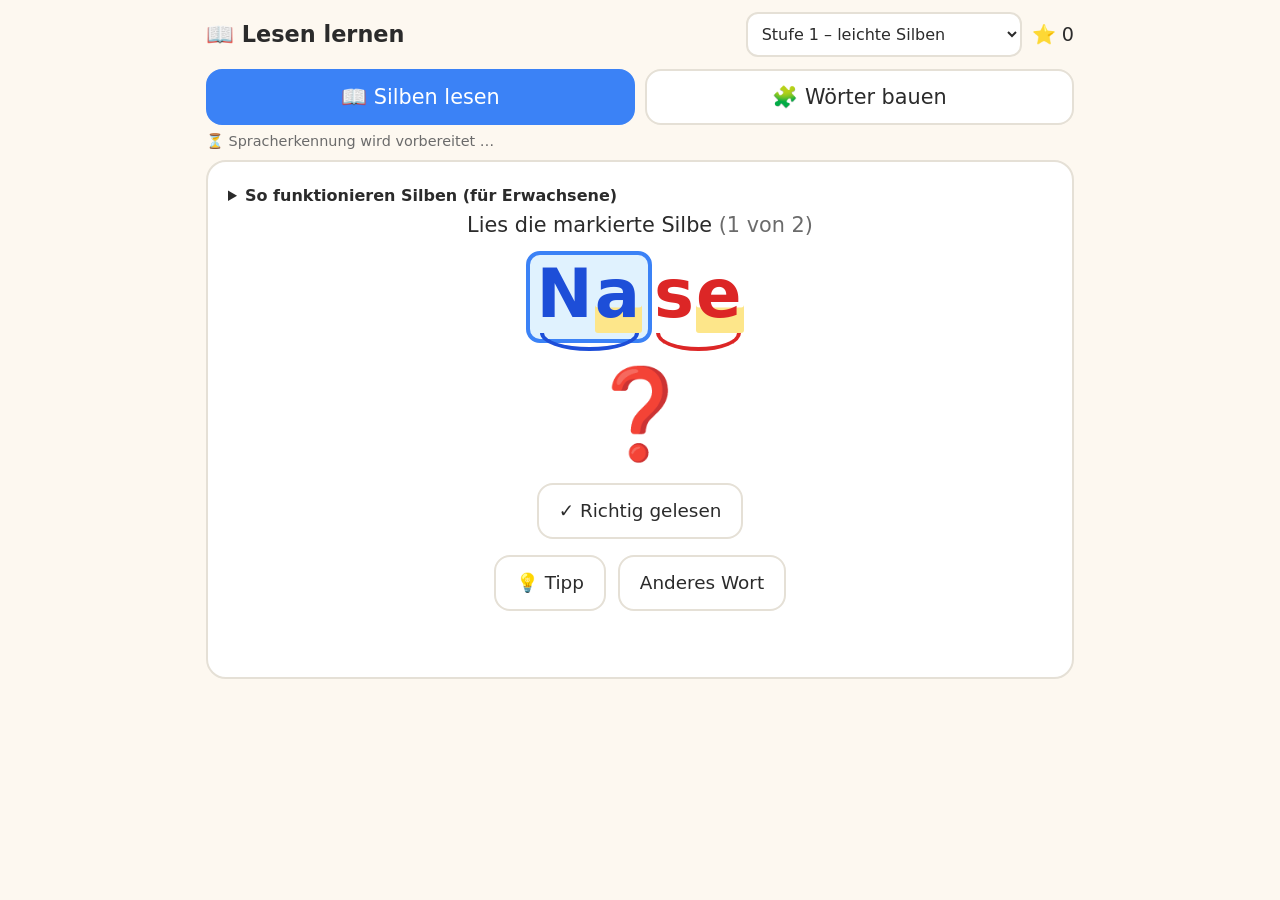
==== public/index.html @ 890ce771 "Lese-Lern-App: Silben lesen und Wörter bauen, offline mit Spracheingabe Installierbare Web-App (PWA)" ====
<!doctype html>
<html lang="de">
<head>
<meta charset="utf-8">
<meta name="viewport" content="width=device-width, initial-scale=1, viewport-fit=cover">
<meta name="mobile-web-app-capable" content="yes">
<meta name="theme-color" content="#3b82f6">
<title>Lesen lernen</title>
<link rel="manifest" href="manifest.webmanifest">
<link rel="icon" href="icon-192.png">
<link rel="apple-touch-icon" href="icon-192.png">
<script src="vosk/vosk.js" defer></script>
<style>
  :root {
    --bg: #fdf8f0; --card: #ffffff; --ink: #2b2b2b; --muted: #6b6b6b; --line: #e5e0d6;
    --accent: #3b82f6; --ok: #16a34a; --bad: #dc2626; --warn: #d97706;
    --syl0: #1d4ed8; --syl1: #dc2626; --vowel: #fde68a; --cur: #e0f2fe; --slot: #f3efe6;
  }
  @media (prefers-color-scheme: dark) {
    :root:not([data-theme="light"]) {
      --bg: #1b1d22; --card: #262a31; --ink: #f1f1f1; --muted: #a3a3a3; --line: #3a3f48;
      --syl0: #60a5fa; --syl1: #f87171; --vowel: #713f12; --cur: #0c4a6e; --slot: #1f2329;
    }
  }
  :root[data-theme="dark"] {
    --bg: #1b1d22; --card: #262a31; --ink: #f1f1f1; --muted: #a3a3a3; --line: #3a3f48;
    --syl0: #60a5fa; --syl1: #f87171; --vowel: #713f12; --cur: #0c4a6e; --slot: #1f2329;
  }
  * { box-sizing: border-box; -webkit-tap-highlight-color: transparent; }
  html, body { touch-action: manipulation; }
  body { margin: 0; font-family: system-ui, sans-serif; background: var(--bg); color: var(--ink); user-select: none; -webkit-user-select: none; }
  header { display: flex; justify-content: space-between; align-items: center; padding: 12px 16px; flex-wrap: wrap; gap: 8px; max-width: 900px; margin: 0 auto; }
  h1 { font-size: 1.4rem; margin: 0; }
  .top { display: flex; gap: 10px; align-items: center; font-size: 1.2rem; }
  select { font: inherit; font-size: 1rem; padding: 10px; border-radius: 12px; border: 2px solid var(--line); background: var(--card); color: var(--ink); }
  nav { display: flex; gap: 10px; padding: 0 16px 8px; max-width: 900px; margin: 0 auto; }
  nav button { flex: 1; font-size: 1.3rem; }
  #engine { padding: 0 16px 10px; font-size: .9rem; color: var(--muted); max-width: 900px; margin: 0 auto; }
  #engine:empty { display: none; }
  main { padding: 0 16px 32px; max-width: 900px; margin: 0 auto; }
  button { font: inherit; font-size: 1.15rem; border-radius: 16px; padding: 14px 20px; background: var(--card); color: var(--ink); border: 2px solid var(--line); cursor: pointer; min-height: 56px; }
  button.primary { background: var(--accent); color: #fff; border-color: var(--accent); }
  button.tab.active { background: var(--accent); color: #fff; border-color: var(--accent); }
  button.mic { font-size: 1.4rem; min-width: 220px; }
  button.mic.listening { background: var(--bad); border-color: var(--bad); color: #fff; animation: pulse 1s infinite; }
  @keyframes pulse { 50% { opacity: .7; } }
  button:disabled { opacity: .4; cursor: default; }
  .card { background: var(--card); border: 2px solid var(--line); border-radius: 20px; padding: 20px; margin-bottom: 16px; text-align: center; }
  .emoji { font-size: 5.5rem; line-height: 1.2; }
  .row { display: flex; gap: 12px; flex-wrap: wrap; justify-content: center; margin-top: 16px; }
  .muted { color: var(--muted); }
  .task { font-size: 1.3rem; margin: 4px 0 8px; }
  .feedback { min-height: 1.6em; margin-top: 14px; font-weight: 600; font-size: 1.25rem; }
  .ok { color: var(--ok); } .bad { color: var(--bad); } .warn { color: var(--warn); }
  .hint { margin-top: 12px; font-size: 1.3rem; }
  details { text-align: left; font-size: 1rem; }
  summary { cursor: pointer; font-weight: 600; padding: 4px 0; }

  /* Silbendarstellung */
  .word { font-size: clamp(2.6rem, 9vw, 4.2rem); font-weight: 700; display: inline-flex; flex-wrap: wrap; justify-content: center; letter-spacing: .03em; margin: 10px 0 22px; }
  .syl { position: relative; padding: 0 6px 6px; border-radius: 10px; }
  .colors .syl.c0 { color: var(--syl0); }
  .colors .syl.c1 { color: var(--syl1); }
  .arcs .syl::after { content: ''; position: absolute; left: 8%; right: 8%; bottom: -12px; height: 14px; border: 4px solid currentColor; border-top: 0; border-radius: 0 0 50% 50% / 0 0 100% 100%; }
  .syl.cur { background: var(--cur); outline: 4px solid var(--accent); }
  .vowels .v { box-shadow: inset 0 -0.38em var(--vowel); border-radius: 3px; }

  /* Wörter bauen */
  .slots { display: flex; gap: 10px; justify-content: center; flex-wrap: wrap; margin: 12px 0 8px; }
  .slot { min-width: 110px; min-height: 84px; border: 3px dashed var(--line); border-radius: 16px; background: var(--slot);
          display: flex; align-items: center; justify-content: center; font-size: clamp(2.2rem, 7vw, 3.2rem); font-weight: 700; padding: 0 12px; }
  .slot.filled { border-style: solid; }
  .slot.c0 { color: var(--syl0); border-color: var(--syl0); }
  .slot.c1 { color: var(--syl1); border-color: var(--syl1); }
  .slot.wrong { animation: shake .4s; border-color: var(--bad); }
  @keyframes shake { 25% { transform: translateX(-6px); } 75% { transform: translateX(6px); } }
  .chip { font-size: clamp(2rem, 6.5vw, 2.8rem); font-weight: 700; min-width: 110px; min-height: 80px; }
  .chip.glow { outline: 4px solid var(--ok); }
  .chip.used { visibility: hidden; }
</style>
</head>
<body>
<header>
  <h1>📖 Lesen lernen</h1>
  <div class="top">
    <select id="level" aria-label="Stufe"></select>
    <span id="stars"></span>
  </div>
</header>
<nav>
  <button class="tab" data-tab="silben">📖 Silben lesen</button>
  <button class="tab" data-tab="bauen">🧩 Wörter bauen</button>
</nav>
<div id="engine"></div>
<main id="view"></main>

<script>
// ================= Daten =================
// Silbentrennung mit "-". Stufen: 1 offene Silben, 2 Silben mit Mitlaut am Ende, 3 lange Wörter.
const LEVELS = [
  { name: 'Stufe 1 – leichte Silben', words: [
    ['Ma-ma','👩'], ['Pa-pa','👨'], ['O-ma','👵'], ['Ro-se','🌹'], ['Na-se','👃'], ['Ho-se','👖'],
    ['So-fa','🛋️'], ['Lö-we','🦁'], ['Au-to','🚗'], ['I-gel','🦔'], ['Ti-ger','🐯'], ['Blu-me','🌸'],
    ['Ta-sche','👜'], ['Ku-chen','🍰'] ] },
  { name: 'Stufe 2 – schwierigere Silben', words: [
    ['Kat-ze','🐱'], ['Lam-pe','💡'], ['Son-ne','☀️'], ['Ap-fel','🍎'], ['En-te','🦆'], ['Wol-ke','☁️'],
    ['Bir-ne','🍐'], ['Ker-ze','🕯️'], ['Fens-ter','🪟'], ['Gur-ke','🥒'], ['Pil-ze','🍄'], ['Ka-mel','🐪'] ] },
  { name: 'Stufe 3 – lange Wörter', words: [
    ['Ba-na-ne','🍌'], ['To-ma-te','🍅'], ['Gi-raf-fe','🦒'], ['E-le-fant','🐘'], ['Kar-tof-fel','🥔'],
    ['A-na-nas','🍍'], ['Kro-ko-dil','🐊'], ['Me-lo-ne','🍈'], ['Zi-tro-ne','🍋'], ['Ra-ke-te','🚀'],
    ['Ro-bo-ter','🤖'], ['Pa-pa-gei','🦜'], ['Schmet-ter-ling','🦋'] ] }
].map(l => ({ name: l.name, words: l.words.map(([h, e]) => ({ h, e, s: h.split('-'), w: h.replace(/-/g, '') })) }));
const ALL_WORDS = LEVELS.flatMap(l => l.words);

// Die Spracherkennung (Vosk, kleines deutsches Modell) bekommt eine feste Liste erlaubter Wörter.
// Silben, die das Modell nicht kennt, werden durch gleich klingende bekannte Wörter ersetzt.
// null = kein passendes Wort vorhanden → diese Silbe kann nicht geprüft werden (Lesen zählt).
const SYL_ALIAS = {
  dil: ['dill'], fens: ['fenz'], gi: ['schi', 'ski'], ker: ['kehr', 'kerr'], lam: ['lamm'], 'lö': ['löw', 'lös'],
  pil: ['pill', 'pils'], raf: ['raff'], tof: ['toff'], tro: ['trog'], zi: ['zieh'],
  gur: null, kro: null, schmet: null
};
const sylTokens = s => { const k = s.toLowerCase(); return k in SYL_ALIAS ? SYL_ALIAS[k] : [k]; };
const ALIAS_BACK = Object.fromEntries(Object.entries(SYL_ALIAS).flatMap(([s, a]) => (a || []).map(x => [x, s])));
const GRAMMAR = [...new Set([
  ...ALL_WORDS.flatMap(w => w.s.flatMap(s => sylTokens(s) || [])),
  ...ALL_WORDS.map(w => w.w.toLowerCase())
]), '[unk]'];

// ================= Hilfen =================
const store = {
  get(k, d) { try { const v = localStorage.getItem(k); return v === null ? d : JSON.parse(v); } catch { return d; } },
  set(k, v) { try { localStorage.setItem(k, JSON.stringify(v)); } catch {} }
};
let stars = store.get('stars', 0);
let level = Math.min(store.get('level', 0), LEVELS.length - 1);
const view = document.getElementById('view');
const $ = id => document.getElementById(id);
const shuffle = a => { const r = [...a]; for (let i = r.length - 1; i > 0; i--) { const j = Math.floor(Math.random() * (i + 1)); [r[i], r[j]] = [r[j], r[i]]; } return r; };
const levelWords = () => LEVELS[level].words;
// Nicht zweimal hintereinander dasselbe Wort.
let lastWord = null;
function nextWord(filter = () => true) {
  const pool = levelWords().filter(filter);
  const choices = pool.length > 1 ? pool.filter(w => w !== lastWord) : pool;
  lastWord = choices[Math.floor(Math.random() * choices.length)];
  return lastWord;
}

function addStar(n = 1) { stars += n; store.set('stars', stars); renderStars(); }
function renderStars() { $('stars').textContent = '⭐ ' + stars; }

// Vorlesen nur auf Anfrage (zweite Tipp-Stufe), nie automatisch.
function say(text, rate = 0.75) {
  if (!('speechSynthesis' in window)) return;
  speechSynthesis.cancel();
  const u = new SpeechSynthesisUtterance(text);
  u.lang = 'de-DE'; u.rate = rate;
  speechSynthesis.speak(u);
}

const VOWEL_RE = /(äu|au|ei|eu|ie|aa|ee|oo|[aeiouäöüy])/gi;
const markVowels = s => s.replace(VOWEL_RE, '<span class="v">$1</span>');
const vowelOf = s => (s.match(/(äu|au|ei|eu|ie|aa|ee|oo|[aeiouäöüy])/i) || [''])[0];
// Wort in Silben darstellen. opts: colors, arcs, vowels (bool), cur (Index der aktuellen Silbe)
function wordHTML(item, opts = {}) {
  const cls = ['word', opts.colors && 'colors', opts.arcs && 'arcs', opts.vowels && 'vowels'].filter(Boolean).join(' ');
  const parts = item.s.map((s, i) =>
    `<span class="syl c${i % 2}${opts.cur === i ? ' cur' : ''}">${opts.vowels ? markVowels(s) : s}</span>`);
  return `<div class="${cls}">${parts.join('')}</div>`;
}

// ================= Vergleich Gesprochenes ↔ Ziel =================
// res = { texts: [...], spoke: bool } aus Mic.listen(). Erkannt werden nur Einträge aus GRAMMAR.
const resTokens = res => (res && res.texts || []).join(' ').toLowerCase().split(/\s+/).filter(t => t && t !== '[unk]');
function heardSyllable(res, syl) {
  const want = sylTokens(syl);
  if (want === null) return !!(res && res.spoke);   // nicht prüfbare Silbe: Vorlesen zählt
  return resTokens(res).some(t => want.includes(t));
}
function heardWord(res, item) {
  const toks = resTokens(res);
  if (toks.includes(item.w.toLowerCase())) return true;
  // Auch Silbe für Silbe gelesen ("ba na ne") zählt als richtig.
  const seq = item.s.map(sylTokens);
  for (let i = 0; i + seq.length <= toks.length; i++)
    if (seq.every((alts, k) => alts === null || alts.includes(toks[i + k]))) return true;
  return false;
}
const shownText = res => resTokens(res).map(t => ALIAS_BACK[t] || t).join(' ');

// ================= Spracheingabe =================
// Vosk läuft komplett im Browser (WebAssembly). Das Modell kommt aus dem Offline-Speicher der App.
async function fetchWithProgress(url, onProgress) {
  const r = await fetch(url);
  if (!r.ok) throw new Error('Modell nicht gefunden (' + r.status + ')');
  const total = +r.headers.get('Content-Length') || 0;
  if (!r.body || !total) return r.blob();
  const reader = r.body.getReader(), parts = [];
  let got = 0;
  for (;;) {
    const { done, value } = await reader.read();
    if (done) break;
    parts.push(value); got += value.length;
    onProgress(Math.round(got / total * 100));
  }
  return new Blob(parts);
}

const Mic = {
  engine: null, problem: null, model: null, stream: null, recording: null,
  async init() {
    if (!window.isSecureContext || !navigator.mediaDevices) { this.problem = 'https'; return; }
    for (let i = 0; i < 50 && !window.Vosk; i++) await new Promise(r => setTimeout(r, 100));
    if (!window.Vosk) { this.problem = 'Spracherkennung (vosk.js) fehlt'; return; }
    try {
      showEngine('⏳ Spracherkennung wird geladen …');
      const blob = await fetchWithProgress('vosk/model-de.tar.gz', p => showEngine(`⏳ Spracherkennung wird geladen … ${p} %`));
      showEngine('⏳ Spracherkennung wird vorbereitet …');
      // Als Blob-URL übergeben: so liest der Hintergrund-Worker das Modell direkt aus dem Speicher.
      this.model = await Vosk.createModel(URL.createObjectURL(blob), -2);
      this.engine = 'vosk';
    } catch (e) { this.problem = e.message; }
  },
  stop() { if (this.recording) this.recording.stop(); },
  async listen(onState) {
    // AudioContext sofort im Tipp anlegen – Tablets erlauben Audio nur direkt nach einer Berührung.
    const ctx = new (window.AudioContext || window.webkitAudioContext)();
    ctx.resume().catch(() => {});
    try {
      if (!this.stream) this.stream = await navigator.mediaDevices.getUserMedia({ audio: { echoCancellation: true, noiseSuppression: true, channelCount: 1 } });
    } catch (e) { ctx.close(); throw e; }
    const rec = new this.model.KaldiRecognizer(ctx.sampleRate, JSON.stringify(GRAMMAR));
    const texts = [];
    let onFinal = null;
    rec.on('result', m => { const t = m.result && m.result.text; if (t) texts.push(t); if (onFinal) onFinal(); });
    const src = ctx.createMediaStreamSource(this.stream);
    const proc = ctx.createScriptProcessor(4096, 1, 1);
    let spoke = false, lastLoud = 0, floor = 0, n = 0, active = true, stopNow;
    const stopped = new Promise(r => { stopNow = r; });
    const t0 = performance.now();
    this.recording = { stop: () => { if (active) { active = false; stopNow(); } } };
    // Automatisch stoppen, wenn nach dem Sprechen ~1,2 s Ruhe ist (oder nach 10 s).
    proc.onaudioprocess = e => {
      if (!active) return;
      rec.acceptWaveform(e.inputBuffer);
      const d = e.inputBuffer.getChannelData(0);
      let sum = 0; for (let i = 0; i < d.length; i++) sum += d[i] * d[i];
      const rms = Math.sqrt(sum / d.length), t = performance.now() - t0;
      if (t < 300) { floor = (floor * n + rms) / ++n; return; }
      if (rms > Math.max(0.012, Math.min(floor * 3, 0.05))) { spoke = true; lastLoud = t; }
      if ((spoke && t - lastLoud > 1200) || (!spoke && t > 7000)) this.recording.stop();
    };
    src.connect(proc); proc.connect(ctx.destination);
    const guard = setTimeout(() => this.recording && this.recording.stop(), 10000);
    onState('listening');
    await stopped;
    clearTimeout(guard);
    onState('thinking');
    src.disconnect(); proc.disconnect();
    await new Promise(res => { onFinal = res; rec.retrieveFinalResult(); setTimeout(res, 2500); });
    rec.remove(); ctx.close(); this.recording = null;
    return { texts, spoke };
  }
};
function showEngine(text) { $('engine').textContent = text; }

// Knopfzeile: 🎤 Vorlesen (falls verfügbar) + ✓ für Erwachsene.
function micRow(containerId, onHeard, onConfirm) {
  const wrap = $(containerId);
  if (Mic.engine) {
    const b = document.createElement('button');
    b.className = 'primary mic'; b.textContent = '🎤 Vorlesen';
    let busy = false;
    b.onclick = async () => {
      if (Mic.recording) { Mic.stop(); return; }
      if (busy) return;
      busy = true;
      try {
        const res = await Mic.listen(st => {
          b.classList.toggle('listening', st === 'listening');
          b.textContent = st === 'listening' ? '👂 Ich höre zu …' : '⏳ Moment …';
        });
        onHeard(res);
      } catch (e) {
        onHeard(null, e);
      } finally {
        busy = false;
        if (b.isConnected) { b.classList.remove('listening'); b.textContent = '🎤 Vorlesen'; }
      }
    };
    wrap.append(b);
  }
  const ok = document.createElement('button');
  ok.textContent = '✓ Richtig gelesen';
  ok.title = 'Für Erwachsene: bestätigen, wenn richtig vorgelesen wurde';
  ok.onclick = onConfirm;
  wrap.append(ok);
}
function heardMsg(res, err) {
  if (err) return err.name === 'NotAllowedError' ? 'Das Mikrofon ist nicht erlaubt (in den Website-Einstellungen freigeben).' : 'Fehler: ' + err.message;
  const t = shownText(res);
  if (!t) return res && res.spoke ? 'Das habe ich nicht verstanden.' : 'Ich habe nichts gehört. Sprich ein bisschen lauter.';
  return `Ich habe »${t}« gehört.`;
}
const nothingHeard = res => !res || (!res.spoke && !resTokens(res).length);
function feedback(text, cls = '', id = 'fb') { const f = $(id); if (f) { f.textContent = text; f.className = 'feedback ' + cls; } }
function nextButton(label, onClick) {
  const b = document.createElement('button'); b.className = 'primary'; b.textContent = label; b.onclick = onClick; return b;
}

// ================= Silben lesen: Silbe für Silbe, dann zusammenschwingen, dann Bild =================
const views = {};
views.silben = function () {
  let item, i, phase, hint, usedHelp, fails;
  function next() { item = nextWord(); i = 0; phase = item.s.length > 1 ? 'syl' : 'word'; hint = 0; usedHelp = false; fails = 0; render(); }
  function render() {
    const syl = item.s[i];
    const task = phase === 'syl'
      ? `Lies die markierte Silbe <span class="muted">(${i + 1} von ${item.s.length})</span>`
      : 'Jetzt alle Silben zusammen – erst langsam, dann schneller, bis es ein Wort ist.';
    view.innerHTML = `
      <div class="card">
        <details><summary>So funktionieren Silben (für Erwachsene)</summary>
          <p>Jede Silbe hat genau einen Selbstlaut (a, e, i, o, u, ä, ö, ü oder au, ei, eu, ie) – er ist gelb markiert.
          Die Silben sind abwechselnd blau und rot und haben einen Bogen. Das Kind liest Silbe für Silbe und
          „schwingt“ sie dann zum Wort zusammen. Erst danach erscheint das Bild – so wird wirklich gelesen, nicht geraten.
          Der Tipp-Knopf hilft in Stufen: zuerst ohne Ton, erst danach mit Vorlesen.</p></details>
        <p class="task">${task}</p>
        ${wordHTML(item, { colors: true, arcs: true, vowels: true, cur: phase === 'syl' ? i : undefined })}
        <div class="emoji" id="pic">❓</div>
        <div class="row" id="mic"></div>
        <div class="row"><button id="tip">💡 Tipp</button><button id="skip">Anderes Wort</button></div>
        <div class="hint" id="hint"></div>
        <div class="feedback" id="fb"></div>
      </div>`;
    $('skip').onclick = next;
    $('tip').onclick = () => {
      hint++; usedHelp = true;
      if (phase === 'syl') {
        if (hint === 1) $('hint').innerHTML = `Der Selbstlaut ist <strong>»${vowelOf(syl)}«</strong>. Sprich die Laute nacheinander und zieh sie zusammen: <strong>${[...syl].join(' – ')}</strong>`;
        else say(syl, 0.6);
      } else {
        if (hint === 1) $('hint').innerHTML = `Lies: <strong>${item.s.join(' · ')}</strong> – und dann schneller hintereinander.`;
        else say(item.w, 0.7);
      }
    };
    micRow('mic', (res, err) => {
      const ok = !err && (phase === 'syl' ? (heardSyllable(res, syl) || (i === 0 && heardWord(res, item))) : heardWord(res, item));
      if (ok) return success();
      if (err || nothingHeard(res)) return feedback(heardMsg(res, err), err ? 'bad' : 'warn');
      if (phase === 'word') return feedback(heardMsg(res) + ' Versuch es nochmal.', 'warn');
      // Einzelne Silben erkennt die Spracherkennung nicht immer sicher: nach zwei Versuchen darf das Kind weiter –
      // geprüft wird am Ende das ganze Wort.
      fails++;
      if (fails < 2) return feedback(heardMsg(res) + ' Lies die Silbe noch einmal laut und deutlich.', 'warn');
      feedback('Einzelne Silben kann ich schlecht hören. Wenn du sie gelesen hast, geht es weiter.', 'warn');
      if (!$('fwd')) { const b = nextButton('Weiter ▶', success); b.id = 'fwd'; b.className = ''; $('mic').append(b); }
    }, success);
  }
  function success() {
    if (phase === 'syl') {
      hint = 0; fails = 0;
      if (i < item.s.length - 1) { i++; render(); feedback('✅ Gut!', 'ok'); }
      else { phase = 'word'; render(); feedback('✅ Alle Silben gelesen!', 'ok'); }
      return;
    }
    addStar(usedHelp ? 1 : 2);
    $('pic').textContent = item.e;
    $('mic').innerHTML = '';
    feedback(`✅ Super! ${item.w}${usedHelp ? '' : ' – ganz ohne Hilfe! 🌟'}`, 'ok');
    $('mic').append(nextButton('Nächstes Wort ▶', next));
  }
  next();
};

// ================= Wörter bauen: passende Silben antippen, dann das Wort vorlesen =================
views.bauen = function () {
  let item, chips, slots, hint, usedHelp;
  function distractors() {
    const need = new Set(item.s.map(s => s.toLowerCase()));
    const others = levelWords().filter(w => w !== item);
    const firsts = shuffle(others.map(w => w.s[0]).filter(s => !need.has(s.toLowerCase())));
    const rest = shuffle(others.flatMap(w => w.s.slice(1)).filter(s => !need.has(s.toLowerCase())));
    // Eine falsche Silbe groß geschrieben (sonst verrät die Großschreibung die erste Silbe), weitere klein.
    const n = level === 0 ? 1 : 2;
    return [...new Set([firsts[0], ...rest])].filter(Boolean).slice(0, n);
  }
  function next() {
    item = nextWord(w => w.s.length > 1);
    hint = 0; usedHelp = false;
    chips = shuffle([...item.s, ...distractors()]).map((s, k) => ({ s, k, used: false }));
    slots = item.s.map(() => null);
    render();
  }
  function render() {
    view.innerHTML = `
      <div class="card">
        <p class="task">Bau das Wort! Tippe die Silben in der richtigen Reihenfolge an.</p>
        <div class="emoji">${item.e}</div>
        <div class="slots" id="slots"></div>
        <div class="row" id="chips"></div>
        <div class="row"><button id="tip">💡 Tipp</button><button id="skip">Anderes Wort</button></div>
        <div class="hint" id="hint"></div>
        <div class="feedback" id="fb"></div>
        <div class="row" id="mic"></div>
      </div>`;
    item.s.forEach((_, k) => {
      const d = document.createElement('button');
      const c = slots[k];
      d.className = 'slot' + (c ? ` filled c${k % 2}` : '');
      d.textContent = c ? c.s : '';
      d.setAttribute('aria-label', c ? `Silbe ${c.s} entfernen` : `Platz ${k + 1}`);
      d.onclick = () => { if (c) { c.used = false; slots[k] = null; render(); } };
      $('slots').append(d);
    });
    chips.forEach(c => {
      const b = document.createElement('button');
      b.className = 'chip' + (c.used ? ' used' : '');
      b.textContent = c.s; b.dataset.k = c.k;
      b.onclick = () => place(c);
      $('chips').append(b);
    });
    $('skip').onclick = next;
    $('tip').onclick = () => {
      hint++; usedHelp = true;
      const free = slots.findIndex(x => !x);
      if (hint === 1 && free >= 0) {
        // Stufe 1 (ohne Ton): passende Silbe für den nächsten freien Platz leuchtet auf.
        const c = chips.find(c => !c.used && c.s === item.s[free]);
        if (c) document.querySelector(`.chip[data-k="${c.k}"]`).classList.add('glow');
        $('hint').textContent = 'Die leuchtende Silbe passt als Nächstes.';
      } else say(item.s.join(', '), 0.55);  // Stufe 2: Silben langsam vorsprechen
    };
  }
  function place(c) {
    const free = slots.findIndex(x => !x);
    if (free < 0 || c.used) return;
    c.used = true; slots[free] = c;
    render();
    if (slots.every(Boolean)) check();
  }
  function check() {
    const wrong = slots.map((c, k) => c.s !== item.s[k]);
    if (wrong.some(Boolean)) {
      feedback('Hmm, das passt noch nicht. Lies deine Silben einmal laut – welche ist falsch?', 'warn');
      const els = document.querySelectorAll('.slot');
      wrong.forEach((w, k) => { if (w) els[k].classList.add('wrong'); });
      // Falsche Silben nach kurzer Zeit zurücklegen, richtige bleiben stehen.
      setTimeout(() => {
        wrong.forEach((w, k) => { if (w && slots[k]) { slots[k].used = false; slots[k] = null; } });
        render();
        feedback('Die richtigen Silben bleiben stehen. Versuch es nochmal!', 'warn');
      }, 1300);
      return;
    }
    // Richtig gebaut → jetzt das ganze Wort vorlesen.
    view.querySelector('.slots').outerHTML = wordHTML(item, { colors: true, arcs: true });
    $('chips').remove();
    feedback('✅ Richtig gebaut! Jetzt lies das ganze Wort vor.', 'ok');
    micRow('mic', (res, err) => {
      if (!err && heardWord(res, item)) done();
      else feedback(heardMsg(res, err) + (err || nothingHeard(res) ? '' : ' Lies es noch einmal – Silbe für Silbe, dann schneller.'), err ? 'bad' : 'warn');
    }, done);
  }
  function done() {
    addStar(usedHelp ? 1 : 2);
    $('mic').innerHTML = '';
    feedback(`🌟 Toll! ${item.w}${usedHelp ? '' : ' – ganz ohne Hilfe!'}`, 'ok');
    $('mic').append(nextButton('Nächstes Wort ▶', next));
  }
  next();
};

// ================= Start =================
let currentTab = store.get('tab', 'silben');
function openTab(name) {
  if (!views[name]) name = 'silben';
  currentTab = name; store.set('tab', name);
  Mic.stop();
  if ('speechSynthesis' in window) speechSynthesis.cancel();
  document.querySelectorAll('nav .tab').forEach(b => b.classList.toggle('active', b.dataset.tab === name));
  views[name]();
}
document.querySelectorAll('nav .tab').forEach(b => b.addEventListener('click', () => openTab(b.dataset.tab)));
LEVELS.forEach((l, i) => { const o = document.createElement('option'); o.value = i; o.textContent = l.name; $('level').append(o); });
$('level').value = level;
$('level').onchange = e => { level = +e.target.value; store.set('level', level); openTab(currentTab); };
renderStars();
openTab(currentTab);

if ('serviceWorker' in navigator && window.isSecureContext) navigator.serviceWorker.register('sw.js').catch(() => {});

(async () => {
  await Mic.init();
  showEngine(
    Mic.engine ? '' :
    Mic.problem === 'https' ? '🎤 Mikrofon geht nur, wenn die App über https oder localhost geöffnet ist. Bis dahin bestätigen Erwachsene mit „✓ Richtig gelesen“.' :
    `🎤 Keine Spracheingabe (${Mic.problem}). Erwachsene bestätigen mit „✓ Richtig gelesen“.`
  );
  if (Mic.engine) openTab(currentTab);   // neu aufbauen, damit der 🎤-Knopf erscheint
})();
</script>
</body>
</html>
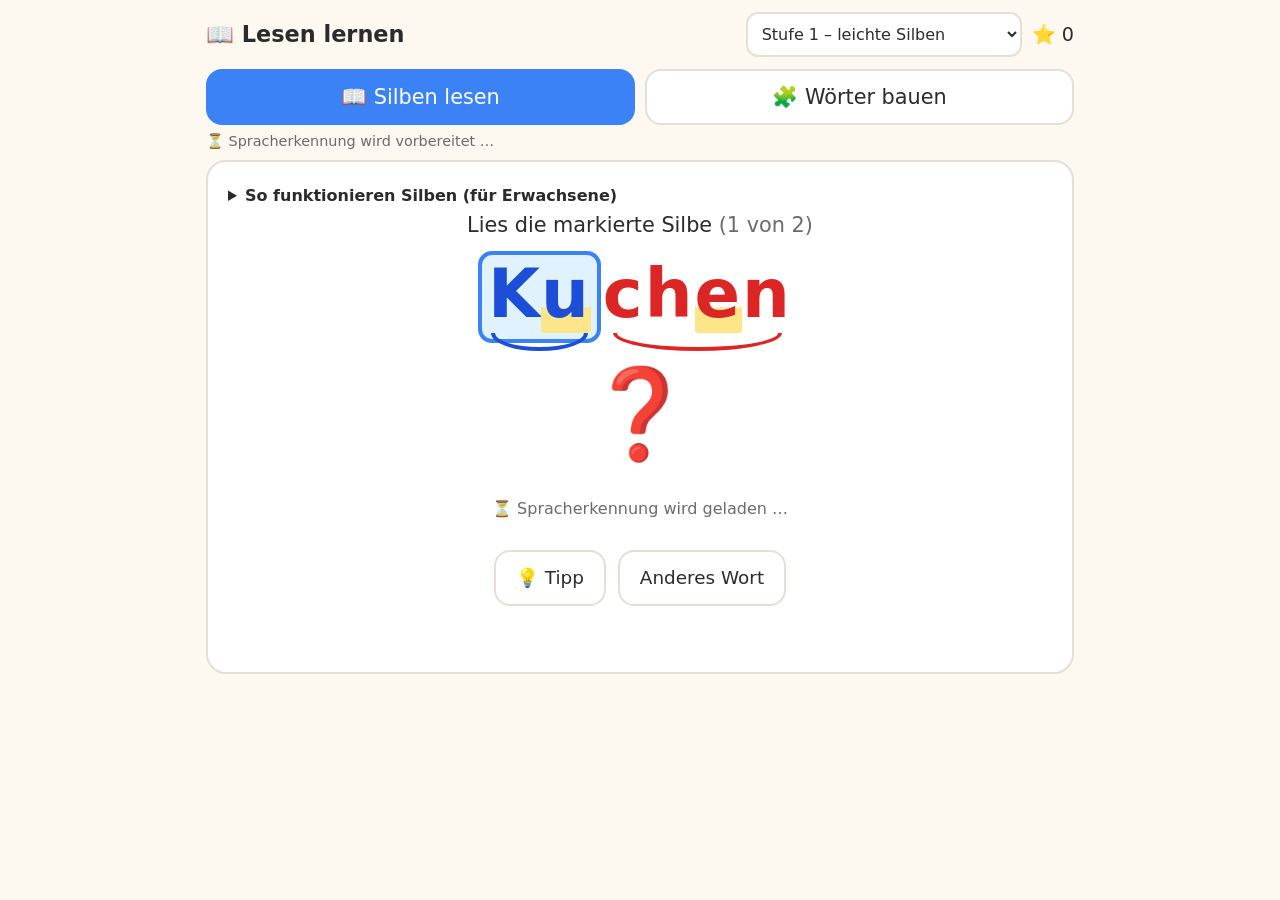
==== commit c9d49a1c: "Weiter nur, wenn das Wort richtig vorgelesen wurde - Knopf "Richtig gelesen" entfernt. - Kein "Weite" ====
--- a/public/index.html
+++ b/public/index.html
@@ -265,8 +265,8 @@
 };
 function showEngine(text) { $('engine').textContent = text; }
 
-// Knopfzeile: 🎤 Vorlesen (falls verfügbar) + ✓ für Erwachsene.
-function micRow(containerId, onHeard, onConfirm) {
+// 🎤 Vorlesen. Weiter geht es nur über die Spracherkennung – es gibt keinen Bestätigungs-Knopf.
+function micRow(containerId, onHeard) {
   const wrap = $(containerId);
   if (Mic.engine) {
     const b = document.createElement('button');
@@ -290,12 +290,12 @@
       }
     };
     wrap.append(b);
-  }
-  const ok = document.createElement('button');
-  ok.textContent = '✓ Richtig gelesen';
-  ok.title = 'Für Erwachsene: bestätigen, wenn richtig vorgelesen wurde';
-  ok.onclick = onConfirm;
-  wrap.append(ok);
+  } else {
+    const p = document.createElement('p');
+    p.className = 'muted';
+    p.textContent = Mic.problem ? 'Ohne Spracherkennung geht es hier nicht weiter (siehe Hinweis oben).' : '⏳ Spracherkennung wird geladen …';
+    wrap.append(p);
+  }
 }
 function heardMsg(res, err) {
   if (err) return err.name === 'NotAllowedError' ? 'Das Mikrofon ist nicht erlaubt (in den Website-Einstellungen freigeben).' : 'Fehler: ' + err.message;
@@ -350,13 +350,14 @@
       if (ok) return success();
       if (err || nothingHeard(res)) return feedback(heardMsg(res, err), err ? 'bad' : 'warn');
       if (phase === 'word') return feedback(heardMsg(res) + ' Versuch es nochmal.', 'warn');
-      // Einzelne Silben erkennt die Spracherkennung nicht immer sicher: nach zwei Versuchen darf das Kind weiter –
-      // geprüft wird am Ende das ganze Wort.
+      // Einzelne Silben erkennt die Spracherkennung nicht immer sicher: nach zwei Versuchen das ganze Wort lesen lassen.
+      // Zum nächsten Wort geht es nur, wenn das ganze Wort richtig erkannt wurde.
       fails++;
       if (fails < 2) return feedback(heardMsg(res) + ' Lies die Silbe noch einmal laut und deutlich.', 'warn');
-      feedback('Einzelne Silben kann ich schlecht hören. Wenn du sie gelesen hast, geht es weiter.', 'warn');
-      if (!$('fwd')) { const b = nextButton('Weiter ▶', success); b.id = 'fwd'; b.className = ''; $('mic').append(b); }
-    }, success);
+      phase = 'word'; hint = 0; fails = 0;
+      render();
+      feedback('Lies jetzt das ganze Wort – Silbe für Silbe, dann schneller.', 'warn');
+    });
   }
   function success() {
     if (phase === 'syl') {
@@ -461,7 +462,7 @@
     micRow('mic', (res, err) => {
       if (!err && heardWord(res, item)) done();
       else feedback(heardMsg(res, err) + (err || nothingHeard(res) ? '' : ' Lies es noch einmal – Silbe für Silbe, dann schneller.'), err ? 'bad' : 'warn');
-    }, done);
+    });
   }
   function done() {
     addStar(usedHelp ? 1 : 2);
@@ -495,10 +496,10 @@
   await Mic.init();
   showEngine(
     Mic.engine ? '' :
-    Mic.problem === 'https' ? '🎤 Mikrofon geht nur, wenn die App über https oder localhost geöffnet ist. Bis dahin bestätigen Erwachsene mit „✓ Richtig gelesen“.' :
-    `🎤 Keine Spracheingabe (${Mic.problem}). Erwachsene bestätigen mit „✓ Richtig gelesen“.`
+    Mic.problem === 'https' ? '🎤 Mikrofon geht nur, wenn die App über https oder localhost geöffnet ist.' :
+    `🎤 Keine Spracheingabe (${Mic.problem}).`
   );
-  if (Mic.engine) openTab(currentTab);   // neu aufbauen, damit der 🎤-Knopf erscheint
+  openTab(currentTab);   // neu aufbauen, damit der 🎤-Knopf bzw. der Hinweis erscheint
 })();
 </script>
 </body>
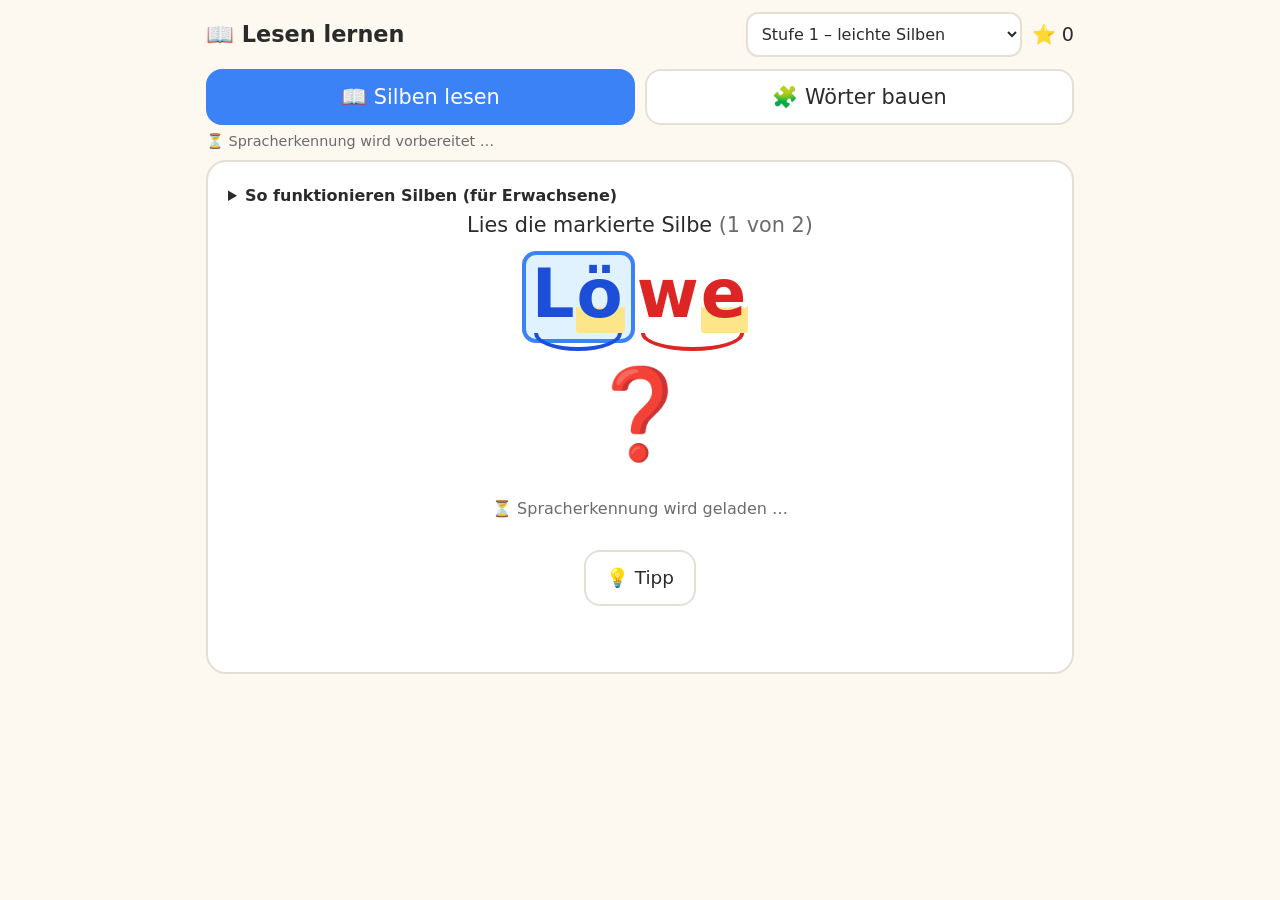
==== commit 9c2e0c32: "Kein Überspringen mehr: "Anderes Wort" entfernt Zum nächsten Wort geht es in beiden Bereichen nur, w" ====
--- a/public/index.html
+++ b/public/index.html
@@ -330,11 +330,10 @@
         ${wordHTML(item, { colors: true, arcs: true, vowels: true, cur: phase === 'syl' ? i : undefined })}
         <div class="emoji" id="pic">❓</div>
         <div class="row" id="mic"></div>
-        <div class="row"><button id="tip">💡 Tipp</button><button id="skip">Anderes Wort</button></div>
+        <div class="row"><button id="tip">💡 Tipp</button></div>
         <div class="hint" id="hint"></div>
         <div class="feedback" id="fb"></div>
       </div>`;
-    $('skip').onclick = next;
     $('tip').onclick = () => {
       hint++; usedHelp = true;
       if (phase === 'syl') {
@@ -401,7 +400,7 @@
         <div class="emoji">${item.e}</div>
         <div class="slots" id="slots"></div>
         <div class="row" id="chips"></div>
-        <div class="row"><button id="tip">💡 Tipp</button><button id="skip">Anderes Wort</button></div>
+        <div class="row"><button id="tip">💡 Tipp</button></div>
         <div class="hint" id="hint"></div>
         <div class="feedback" id="fb"></div>
         <div class="row" id="mic"></div>
@@ -422,7 +421,6 @@
       b.onclick = () => place(c);
       $('chips').append(b);
     });
-    $('skip').onclick = next;
     $('tip').onclick = () => {
       hint++; usedHelp = true;
       const free = slots.findIndex(x => !x);
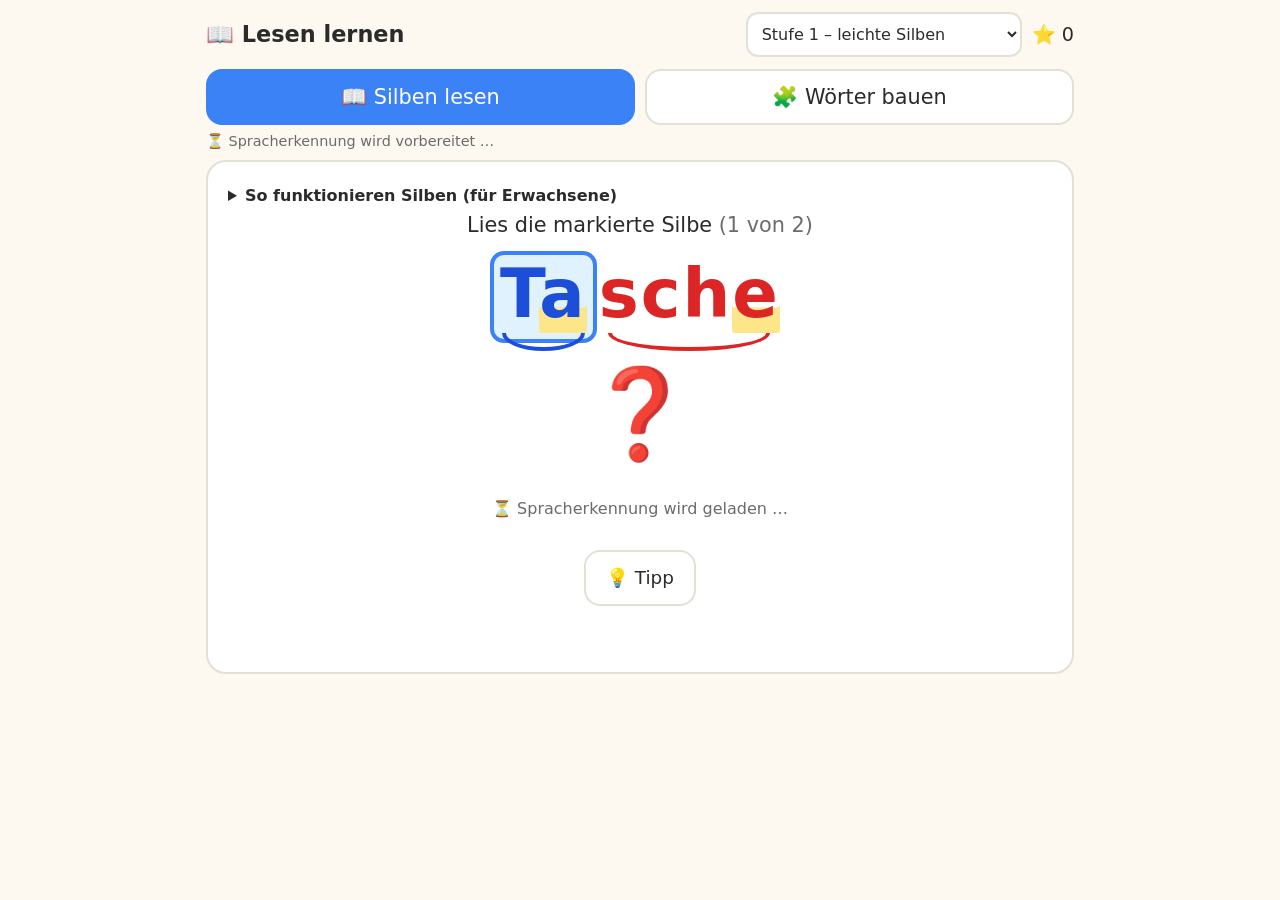
==== commit d87c9883: "29 neue Wörter (jetzt 68) Stufe 1: Honig, Lupe, Zebra, Ziege, Muschel, Dusche, Käse, Brezel, Pudel, " ====
--- a/public/index.html
+++ b/public/index.html
@@ -101,14 +101,20 @@
   { name: 'Stufe 1 – leichte Silben', words: [
     ['Ma-ma','👩'], ['Pa-pa','👨'], ['O-ma','👵'], ['Ro-se','🌹'], ['Na-se','👃'], ['Ho-se','👖'],
     ['So-fa','🛋️'], ['Lö-we','🦁'], ['Au-to','🚗'], ['I-gel','🦔'], ['Ti-ger','🐯'], ['Blu-me','🌸'],
-    ['Ta-sche','👜'], ['Ku-chen','🍰'] ] },
+    ['Ta-sche','👜'], ['Ku-chen','🍰'], ['Ho-nig','🍯'], ['Lu-pe','🔍'], ['Ze-bra','🦓'], ['Zie-ge','🐐'],
+    ['Mu-schel','🐚'], ['Du-sche','🚿'], ['Kä-se','🧀'], ['Bre-zel','🥨'], ['Pu-del','🐩'],
+    ['Dra-che','🐉'], ['Gei-ge','🎻'] ] },
   { name: 'Stufe 2 – schwierigere Silben', words: [
     ['Kat-ze','🐱'], ['Lam-pe','💡'], ['Son-ne','☀️'], ['Ap-fel','🍎'], ['En-te','🦆'], ['Wol-ke','☁️'],
-    ['Bir-ne','🍐'], ['Ker-ze','🕯️'], ['Fens-ter','🪟'], ['Gur-ke','🥒'], ['Pil-ze','🍄'], ['Ka-mel','🐪'] ] },
+    ['Bir-ne','🍐'], ['Ker-ze','🕯️'], ['Fens-ter','🪟'], ['Gur-ke','🥒'], ['Pil-ze','🍄'], ['Ka-mel','🐪'],
+    ['Löf-fel','🥄'], ['Rol-ler','🛴'], ['Sup-pe','🍲'], ['Kir-sche','🍒'], ['Pin-sel','🖌️'], ['Ham-mer','🔨'],
+    ['Kof-fer','🧳'], ['Pan-da','🐼'], ['Kür-bis','🎃'], ['Tul-pe','🌷'],
+    ['Schne-cke','🐌'], ['Ein-horn','🦄'] ] },
   { name: 'Stufe 3 – lange Wörter', words: [
     ['Ba-na-ne','🍌'], ['To-ma-te','🍅'], ['Gi-raf-fe','🦒'], ['E-le-fant','🐘'], ['Kar-tof-fel','🥔'],
     ['A-na-nas','🍍'], ['Kro-ko-dil','🐊'], ['Me-lo-ne','🍈'], ['Zi-tro-ne','🍋'], ['Ra-ke-te','🚀'],
-    ['Ro-bo-ter','🤖'], ['Pa-pa-gei','🦜'], ['Schmet-ter-ling','🦋'] ] }
+    ['Ro-bo-ter','🤖'], ['Pa-pa-gei','🦜'], ['Schmet-ter-ling','🦋'], ['Schild-krö-te','🐢'], ['Pin-gu-in','🐧'],
+    ['Re-gen-bo-gen','🌈'], ['Hub-schrau-ber','🚁'], ['Scho-ko-la-de','🍫'], ['Ka-rot-te','🥕'] ] }
 ].map(l => ({ name: l.name, words: l.words.map(([h, e]) => ({ h, e, s: h.split('-'), w: h.replace(/-/g, '') })) }));
 const ALL_WORDS = LEVELS.flatMap(l => l.words);
 
@@ -118,7 +124,10 @@
 const SYL_ALIAS = {
   dil: ['dill'], fens: ['fenz'], gi: ['schi', 'ski'], ker: ['kehr', 'kerr'], lam: ['lamm'], 'lö': ['löw', 'lös'],
   pil: ['pill', 'pils'], raf: ['raff'], tof: ['toff'], tro: ['trog'], zi: ['zieh'],
-  gur: null, kro: null, schmet: null
+  ber: ['behr'], dra: ['dran'], gu: ['gut'], kir: ['kirr', 'kier'], 'kä': ['ke'],
+  kof: ['kopf'], mu: ['muh'], nig: ['nich', 'nick'], rol: ['roll'], schel: ['schell'], schne: ['schnee'],
+  scho: ['show', 'schon'], schrau: ['schraub'], sel: ['seel', 'zell'], tul: ['tool'], zel: ['zell'], zie: ['zieh'],
+  gur: null, kro: null, schmet: null, 'krö': null, 'löf': null
 };
 const sylTokens = s => { const k = s.toLowerCase(); return k in SYL_ALIAS ? SYL_ALIAS[k] : [k]; };
 const ALIAS_BACK = Object.fromEntries(Object.entries(SYL_ALIAS).flatMap(([s, a]) => (a || []).map(x => [x, s])));
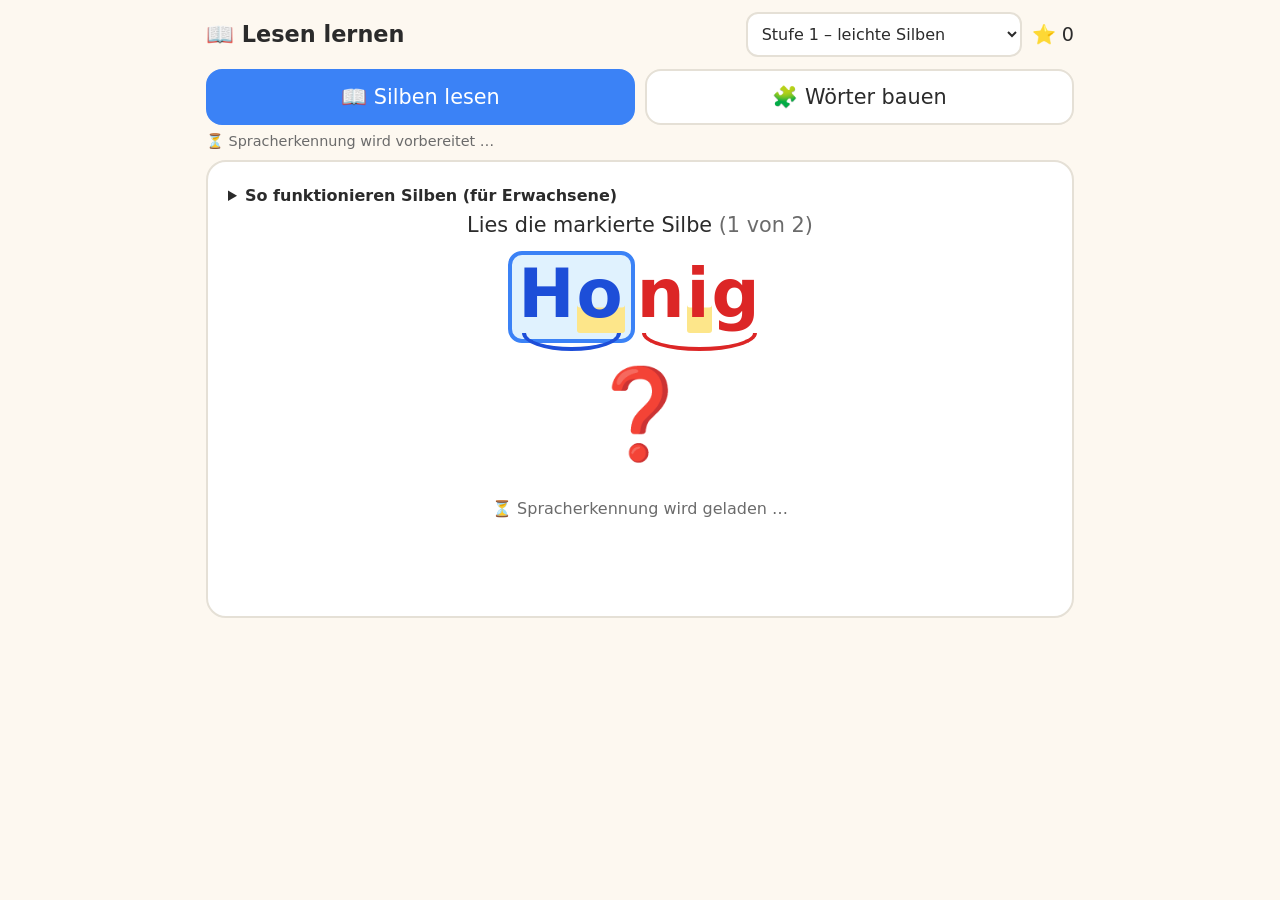
==== commit 015b1d2e: "Tipp erst nach einem Fehler anzeigen Der Tipp-Knopf ist ausgeblendet, bis eine Silbe oder ein Wort f" ====
--- a/public/index.html
+++ b/public/index.html
@@ -321,8 +321,9 @@
 // ================= Silben lesen: Silbe für Silbe, dann zusammenschwingen, dann Bild =================
 const views = {};
 views.silben = function () {
-  let item, i, phase, hint, usedHelp, fails;
-  function next() { item = nextWord(); i = 0; phase = item.s.length > 1 ? 'syl' : 'word'; hint = 0; usedHelp = false; fails = 0; render(); }
+  // missed: Tipp-Knopf erst zeigen, nachdem falsch gelesen wurde (gilt für die aktuelle Silbe bzw. das Wort).
+  let item, i, phase, hint, usedHelp, fails, missed;
+  function next() { item = nextWord(); i = 0; phase = item.s.length > 1 ? 'syl' : 'word'; hint = 0; usedHelp = false; fails = 0; missed = false; render(); }
   function render() {
     const syl = item.s[i];
     const task = phase === 'syl'
@@ -339,7 +340,7 @@
         ${wordHTML(item, { colors: true, arcs: true, vowels: true, cur: phase === 'syl' ? i : undefined })}
         <div class="emoji" id="pic">❓</div>
         <div class="row" id="mic"></div>
-        <div class="row"><button id="tip">💡 Tipp</button></div>
+        <div class="row"><button id="tip"${missed ? '' : ' hidden'}>💡 Tipp</button></div>
         <div class="hint" id="hint"></div>
         <div class="feedback" id="fb"></div>
       </div>`;
@@ -357,6 +358,7 @@
       const ok = !err && (phase === 'syl' ? (heardSyllable(res, syl) || (i === 0 && heardWord(res, item))) : heardWord(res, item));
       if (ok) return success();
       if (err || nothingHeard(res)) return feedback(heardMsg(res, err), err ? 'bad' : 'warn');
+      missed = true; $('tip').hidden = false;   // falsch gelesen → jetzt darf es einen Tipp geben
       if (phase === 'word') return feedback(heardMsg(res) + ' Versuch es nochmal.', 'warn');
       // Einzelne Silben erkennt die Spracherkennung nicht immer sicher: nach zwei Versuchen das ganze Wort lesen lassen.
       // Zum nächsten Wort geht es nur, wenn das ganze Wort richtig erkannt wurde.
@@ -369,7 +371,7 @@
   }
   function success() {
     if (phase === 'syl') {
-      hint = 0; fails = 0;
+      hint = 0; fails = 0; missed = false;
       if (i < item.s.length - 1) { i++; render(); feedback('✅ Gut!', 'ok'); }
       else { phase = 'word'; render(); feedback('✅ Alle Silben gelesen!', 'ok'); }
       return;
@@ -385,7 +387,7 @@
 
 // ================= Wörter bauen: passende Silben antippen, dann das Wort vorlesen =================
 views.bauen = function () {
-  let item, chips, slots, hint, usedHelp;
+  let item, chips, slots, hint, usedHelp, missed;   // missed: Tipp erst nach einem Fehler zeigen
   function distractors() {
     const need = new Set(item.s.map(s => s.toLowerCase()));
     const others = levelWords().filter(w => w !== item);
@@ -397,7 +399,7 @@
   }
   function next() {
     item = nextWord(w => w.s.length > 1);
-    hint = 0; usedHelp = false;
+    hint = 0; usedHelp = false; missed = false;
     chips = shuffle([...item.s, ...distractors()]).map((s, k) => ({ s, k, used: false }));
     slots = item.s.map(() => null);
     render();
@@ -409,7 +411,7 @@
         <div class="emoji">${item.e}</div>
         <div class="slots" id="slots"></div>
         <div class="row" id="chips"></div>
-        <div class="row"><button id="tip">💡 Tipp</button></div>
+        <div class="row"><button id="tip"${missed ? '' : ' hidden'}>💡 Tipp</button></div>
         <div class="hint" id="hint"></div>
         <div class="feedback" id="fb"></div>
         <div class="row" id="mic"></div>
@@ -451,6 +453,7 @@
   function check() {
     const wrong = slots.map((c, k) => c.s !== item.s[k]);
     if (wrong.some(Boolean)) {
+      missed = true; $('tip').hidden = false;
       feedback('Hmm, das passt noch nicht. Lies deine Silben einmal laut – welche ist falsch?', 'warn');
       const els = document.querySelectorAll('.slot');
       wrong.forEach((w, k) => { if (w) els[k].classList.add('wrong'); });
@@ -467,8 +470,9 @@
     $('chips').remove();
     feedback('✅ Richtig gebaut! Jetzt lies das ganze Wort vor.', 'ok');
     micRow('mic', (res, err) => {
-      if (!err && heardWord(res, item)) done();
-      else feedback(heardMsg(res, err) + (err || nothingHeard(res) ? '' : ' Lies es noch einmal – Silbe für Silbe, dann schneller.'), err ? 'bad' : 'warn');
+      if (!err && heardWord(res, item)) return done();
+      if (!err && !nothingHeard(res)) { missed = true; $('tip').hidden = false; }
+      feedback(heardMsg(res, err) + (err || nothingHeard(res) ? '' : ' Lies es noch einmal – Silbe für Silbe, dann schneller.'), err ? 'bad' : 'warn');
     });
   }
   function done() {
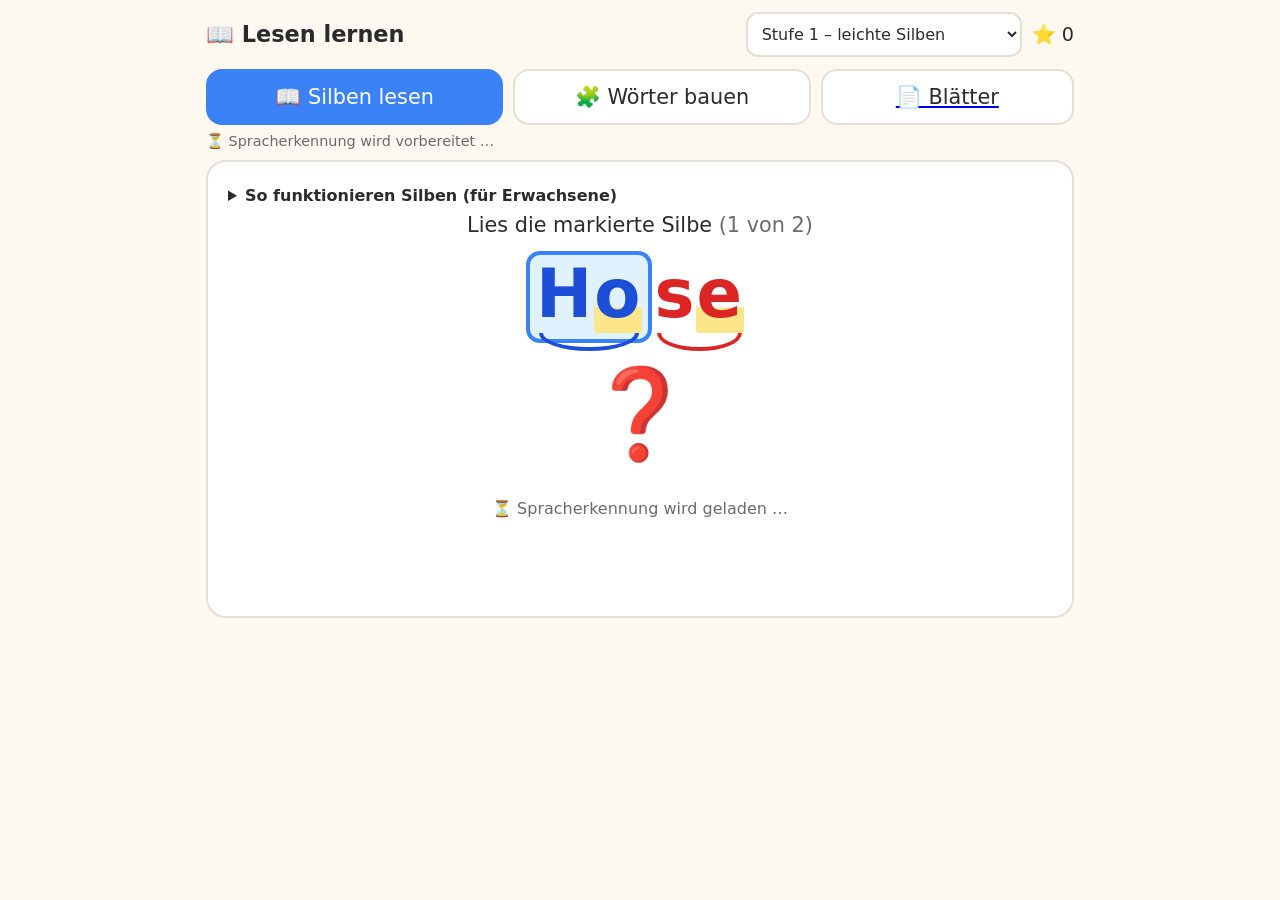
==== commit c16f0f04: "Interaktive Silben-Blätter fürs Tablet: 8 Silbenteppiche, 11 Silbenpuzzles Ohne Spracherkennung, off" ====
--- a/public/index.html
+++ b/public/index.html
@@ -35,6 +35,7 @@
   select { font: inherit; font-size: 1rem; padding: 10px; border-radius: 12px; border: 2px solid var(--line); background: var(--card); color: var(--ink); }
   nav { display: flex; gap: 10px; padding: 0 16px 8px; max-width: 900px; margin: 0 auto; }
   nav button { flex: 1; font-size: 1.3rem; }
+  nav .navlink { flex: 1; display: flex; } nav .navlink button { width: 100%; }
   #engine { padding: 0 16px 10px; font-size: .9rem; color: var(--muted); max-width: 900px; margin: 0 auto; }
   #engine:empty { display: none; }
   main { padding: 0 16px 32px; max-width: 900px; margin: 0 auto; }
@@ -90,6 +91,7 @@
 <nav>
   <button class="tab" data-tab="silben">📖 Silben lesen</button>
   <button class="tab" data-tab="bauen">🧩 Wörter bauen</button>
+  <a class="navlink" href="blaetter.html"><button>📄 Blätter</button></a>
 </nav>
 <div id="engine"></div>
 <main id="view"></main>
